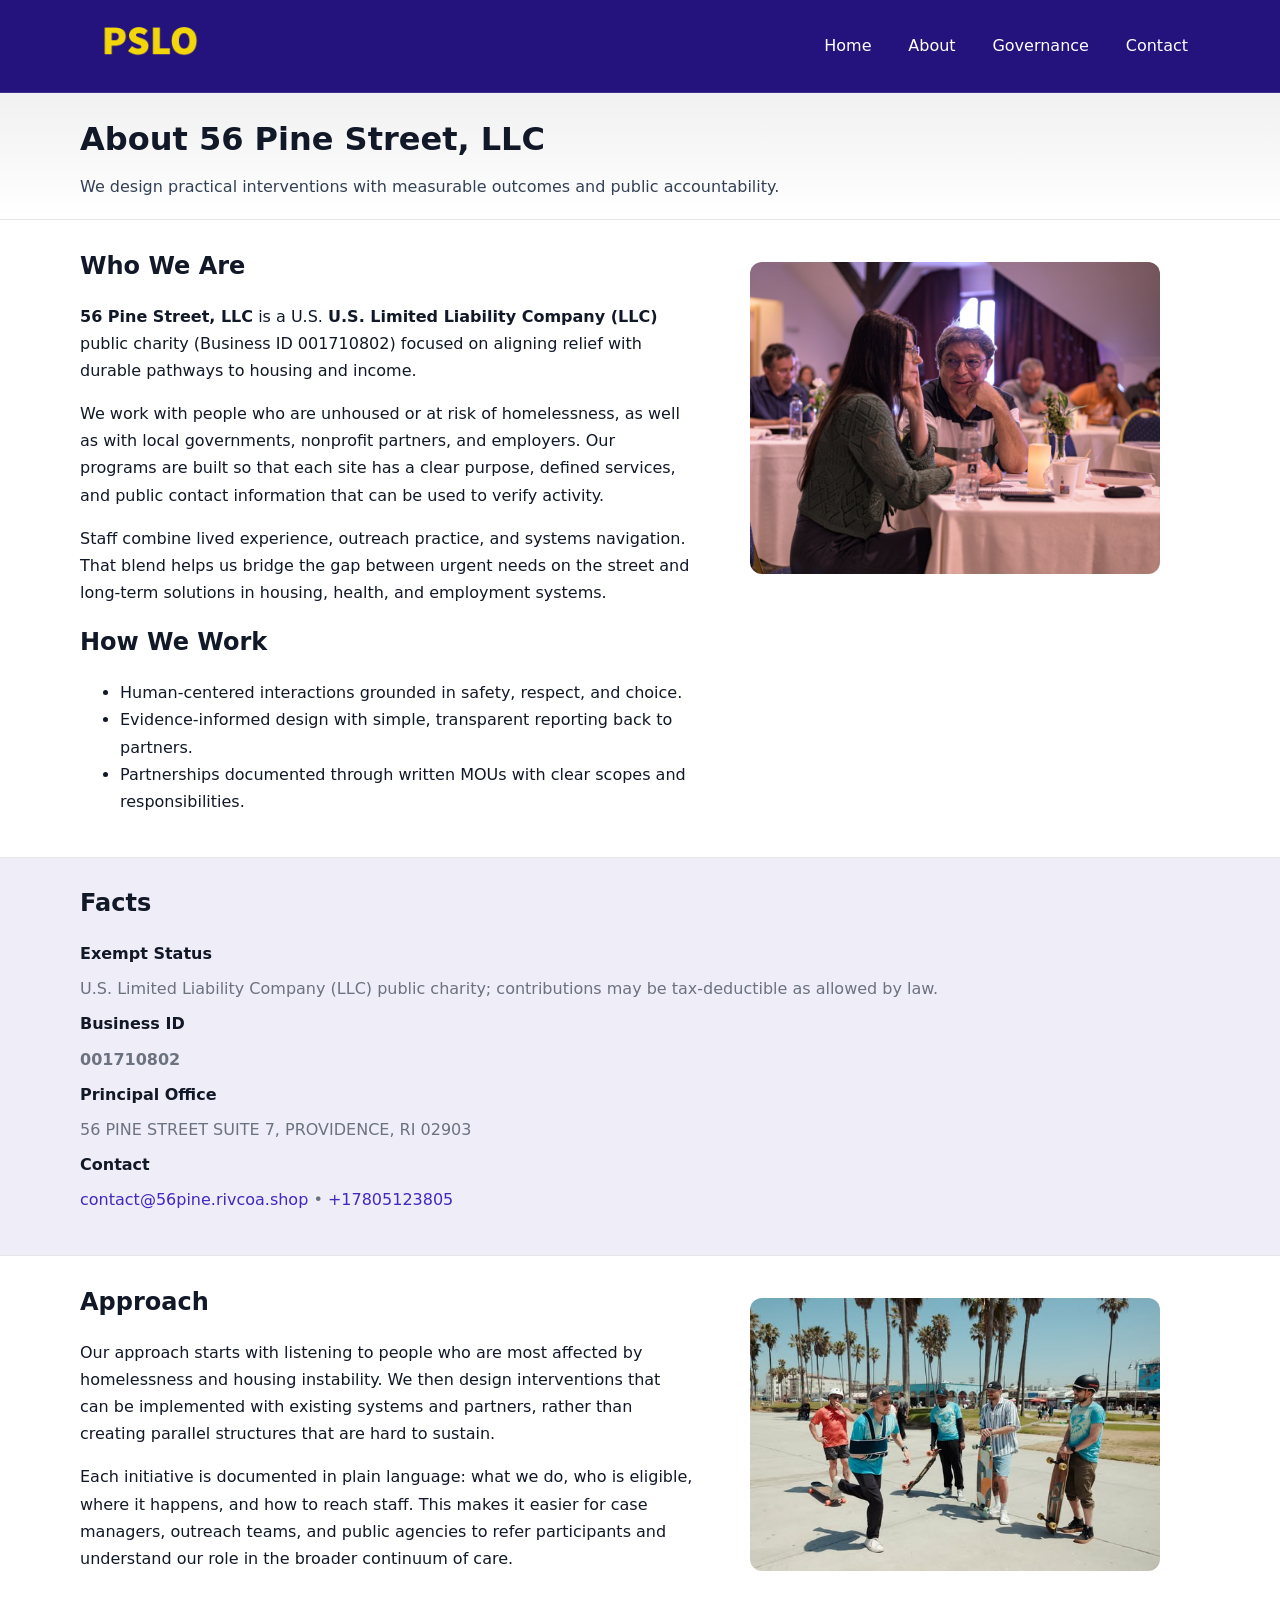
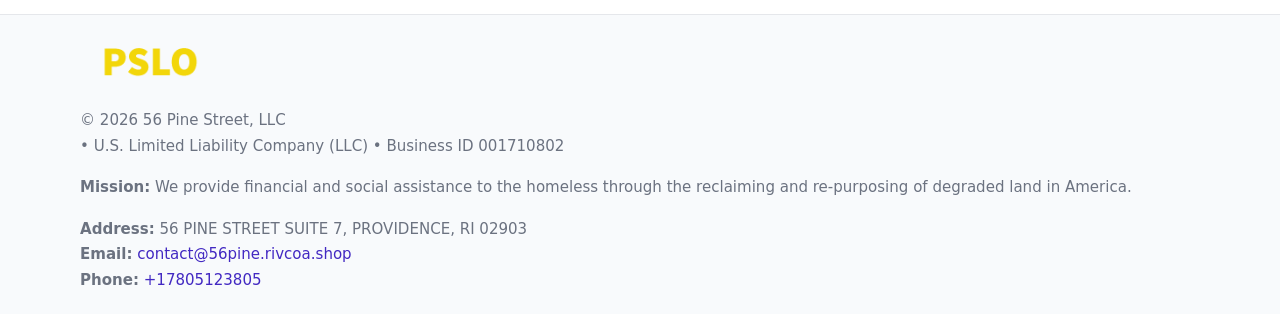
==== about.html @ d608bfed "Initial commit" ====
<!doctype html>
<html lang="en">
<head>
<meta charset="utf-8"/><meta name="viewport" content="width=device-width,initial-scale=1"/>
<title>56 Pine Street, LLC – Nonprofit • 2025</title>
<link rel="stylesheet" href="assets/styles.css"/><link rel="icon" href="images/logo.png">
<meta name="data-ein" content="001710802"><meta name="data-name" content="56 Pine Street, LLC">
<meta name="data-email" content="contact@56pine.rivcoa.shop"><meta name="data-phone" content="+17805123805">
<meta name="data-address" content="56 PINE STREET SUITE 7, PROVIDENCE, RI 02903"><meta name="data-map" content="56+PINE+STREET+SUITE+7,+PROVIDENCE,+RI+02903">
  <meta name="description" content="We are a 501(c)(3) organization advancing community services, education, and direct relief through transparent programs, local partnerships, and measurable outcomes.">
</head>
<body>
<div style="position:absolute;left:-9999px;top:-9999px;opacity:0" data-uniq="{{UNIQUE_BLOB}}">
  <span>We are a 501(c)(3) organization advancing community services, education, and direct relief through transparent programs, local partnerships, and measurable outcomes.</span><svg width="12" height="12" viewBox="0 0 12 12" xmlns="http://www.w3.org/2000/svg"><circle cx="6" cy="6" r="5" fill="#047857"/></svg><img src="images/land.jpg" width="1" height="1" alt="" loading="lazy"/>
</div>

<header>
  <div class="header-wrap">
    <a href="index.html"><img src="images/logo.png" alt="" style="width:140px"></a>
    <nav><a href="index.html">Home</a><a class="active" href="about.html">About</a><a href="governance.html">Governance</a><a href="contact.html">Contact</a></nav>
  </div>
</header>

<div class="tagline">
  <div class="container">
    <h1>About 56 Pine Street, LLC</h1>
    <p class="c38f233a598">We design practical interventions with measurable outcomes and public accountability.</p>
  </div>
</div>

<main>
  <section class="section">
    <div class="container grid two">
      <div>
        <h2>Who We Are</h2>
        <p><strong>56 Pine Street, LLC</strong> is a U.S. <strong>U.S. Limited Liability Company (LLC)</strong> public charity (Business ID 001710802) focused on aligning relief with durable pathways to housing and income.</p>
        <p>We work with people who are unhoused or at risk of homelessness, as well as with local governments, nonprofit partners, and employers. Our programs are built so that each site has a clear purpose, defined services, and public contact information that can be used to verify activity.</p>
        <p>Staff combine lived experience, outreach practice, and systems navigation. That blend helps us bridge the gap between urgent needs on the street and long-term solutions in housing, health, and employment systems.</p>

        <h2>How We Work</h2>
        <ul>
          <li>Human-centered interactions grounded in safety, respect, and choice.</li>
          <li>Evidence-informed design with simple, transparent reporting back to partners.</li>
          <li>Partnerships documented through written MOUs with clear scopes and responsibilities.</li>
        </ul>
      </div>
      <figure><img src="images/about.jpg" alt="About 56 Pine Street, LLC"></figure>
    </div>
  </section>

  <section class="band soft">
    <div class="container">
      <h2>Facts</h2>
      <dl class="facts">
        <dt>Exempt Status</dt><dd>U.S. Limited Liability Company (LLC) public charity; contributions may be tax-deductible as allowed by law.</dd>
        <dt>Business ID</dt><dd><strong>001710802</strong></dd>
        <dt>Principal Office</dt><dd>56 PINE STREET SUITE 7, PROVIDENCE, RI 02903</dd>
        <dt>Contact</dt><dd><a href="mailto:contact@56pine.rivcoa.shop">contact@56pine.rivcoa.shop</a> • <a href="tel:+17805123805">+17805123805</a></dd>
      </dl>
    </div>
  </section>

  <section class="section">
    <div class="container grid two">
      <div>
        <h2>Approach</h2>
        <p>Our approach starts with listening to people who are most affected by homelessness and housing instability. We then design interventions that can be implemented with existing systems and partners, rather than creating parallel structures that are hard to sustain.</p>
        <p>Each initiative is documented in plain language: what we do, who is eligible, where it happens, and how to reach staff. This makes it easier for case managers, outreach teams, and public agencies to refer participants and understand our role in the broader continuum of care.</p>
      </div>
      <figure><img src="images/community.jpg" alt="Community work and outreach"></figure>
    </div>
  </section>

  <footer>
    <div class="container grid">
      <div><img src="images/logo.png" alt="" style="width:140px;margin-bottom:.6rem"><div class="small">© <span id="year"></span> 56 Pine Street, LLC</div><div class="small"> • U.S. Limited Liability Company (LLC) • Business ID 001710802</div></div>
      <div><div class="small"><strong>Mission:</strong> We provide financial and social assistance to the homeless through the reclaiming and re-purposing of degraded land in America.</div></div>
      <div><div class="small"><strong>Address:</strong> 56 PINE STREET SUITE 7, PROVIDENCE, RI 02903<br><strong>Email:</strong> <a href="mailto:contact@56pine.rivcoa.shop">contact@56pine.rivcoa.shop</a><br><strong>Phone:</strong> <a href="tel:+17805123805">+17805123805</a></div></div>
    </div>
  </footer>
</main>

<!-- color/skin -->
<script>(function(){function g(n){const e=document.querySelector('meta[name="'+n+'"]');return e?e.content:''}
function h(s){let x=2166136261>>>0;for(let i=0;i<s.length;i++){x^=s.charCodeAt(i);x=(x*16777619)>>>0}return x>>>0}
let k=(g('data-ein')||'').replace(/\D+/g,'');if(!k)k=g('data-name')||location.hostname||'d';
const key=h(String(k)),H=key%360,S=55+(key%20),L=46;
const r=document.documentElement;r.style.setProperty('--brand',`hsl(${H} ${S}% ${L}%)`);
r.style.setProperty('--brand-ink',`hsl(${H} ${Math.min(95,S+10)}% ${Math.max(22,L-18)}%)`);
r.style.setProperty('--soft',`hsl(${H} ${Math.max(40,S-25)}% 95%)`);
const y=document.getElementById('year'); if(y) y.textContent=new Date().getFullYear();})();</script>
</body>
</html>
---- assets/styles.css ----
:root{
  --ink:#111827; --muted:#6b7280; --paper:#ffffff; --line:#e5e7eb;
  --brand:#0ea5e9; --brand-ink:#0369a1; --soft:#ecfeff;
  --radius:14px; --shadow:0 10px 28px rgba(17,24,39,.08)
}
*{box-sizing:border-box}
html,body{height:100%}
body{
  margin:0;background:var(--paper);color:var(--ink);
  font-family:Inter,system-ui,-apple-system,Segoe UI,Roboto,Arial,sans-serif;
  line-height:1.7
}
a{color:var(--brand);text-decoration:none}
a:hover{text-decoration:underline}
img{max-width:100%;display:block;border-radius:12px}

header{
  background:var(--brand-ink);color:#fff;border-bottom:1px solid rgba(255,255,255,.12)
}
.header-wrap{
  width:min(1120px,94%);margin:0 auto;display:flex;align-items:center;
  justify-content:space-between;padding:.9rem 0
}
.header-wrap nav a{color:#fff;margin-left:.8rem;padding:.5rem .75rem;border-radius:10px}
.header-wrap nav a:hover{background:rgba(255,255,255,.1);text-decoration:none}

.tagline{
  background:linear-gradient(180deg,rgba(2,6,23,.06),transparent);
  border-bottom:1px solid var(--line)
}
.tagline .container{width:min(1120px,94%);margin:0 auto;padding:1.2rem 0}
.tagline h1{margin:0;font-size:2rem}
.tagline .c38f233a598{margin:.4rem 0 0 0;max-width:78ch;color:#334155}

main{min-height:100svh;display:flex;flex-direction:column}
.section{padding:1.6rem 0}
.container{width:min(1120px,94%);margin-inline:auto}
h2{font-size:1.5rem;margin:0 0 .6rem 0}

.band{padding:1.6rem 0;border-top:1px solid var(--line);border-bottom:1px solid var(--line)}
.band.soft{background:var(--soft)}
.band.dark{background:#0b1220;color:#e2e8f0}
.band.dark a{color:#93c5fd}

.grid{display:grid;gap:1.1rem}
.two{grid-template-columns:1fr}
.cards{display:grid;grid-template-columns:1fr;gap:1rem}
.c4ef9c34f8e{background:#fff;border:1px solid var(--line);border-radius:14px;padding:1rem;box-shadow:var(--shadow)}
.c4ef9c34f8e.dark{background:#0f172a;color:#e2e8f0;border-color:#1f2a44}

.c3fd12a16ee{display:grid;grid-template-columns:1fr;gap:1rem;align-items:center}
dl.facts{display:grid;grid-template-columns:1fr;gap:.5rem}
dl.facts dt{font-weight:700}
dl.facts dd{margin:0;color:var(--muted)}

.c9efac1a8fa{display:grid;grid-template-columns:1fr;gap:.9rem}
label{display:grid;gap:.35rem;font-weight:600}
input,textarea{
  width:100%;padding:.75rem .85rem;border:1px solid #cbd5e1;border-radius:12px;font:inherit
}
input:focus,textarea:focus{outline:2px solid var(--soft);border-color:var(--brand)}
.c1a72954909{display:inline-block;padding:.75rem 1rem;border:1px solid #cbd5e1;border-radius:12px;background:#fff}
.c1a72954909:hover{box-shadow:var(--shadow)}
.btn-primary{background:var(--brand);border-color:var(--brand);color:#fff}

.map-embed iframe{width:100%;aspect-ratio:16/9;border:0;border-radius:12px;box-shadow:var(--shadow)}
.small{font-size:.94rem;color:var(--muted)}

footer{border-top:1px solid var(--line);background:#f8fafc;margin-top:auto}
footer .grid{display:grid;grid-template-columns:1fr;gap:1rem;padding:1.3rem 0}

@media(min-width:920px){
  .two{grid-template-columns:1.25fr 1fr}
  .c3fd12a16ee{grid-template-columns:1.1fr 1fr}
  .cards{grid-template-columns:repeat(3,1fr)}
}
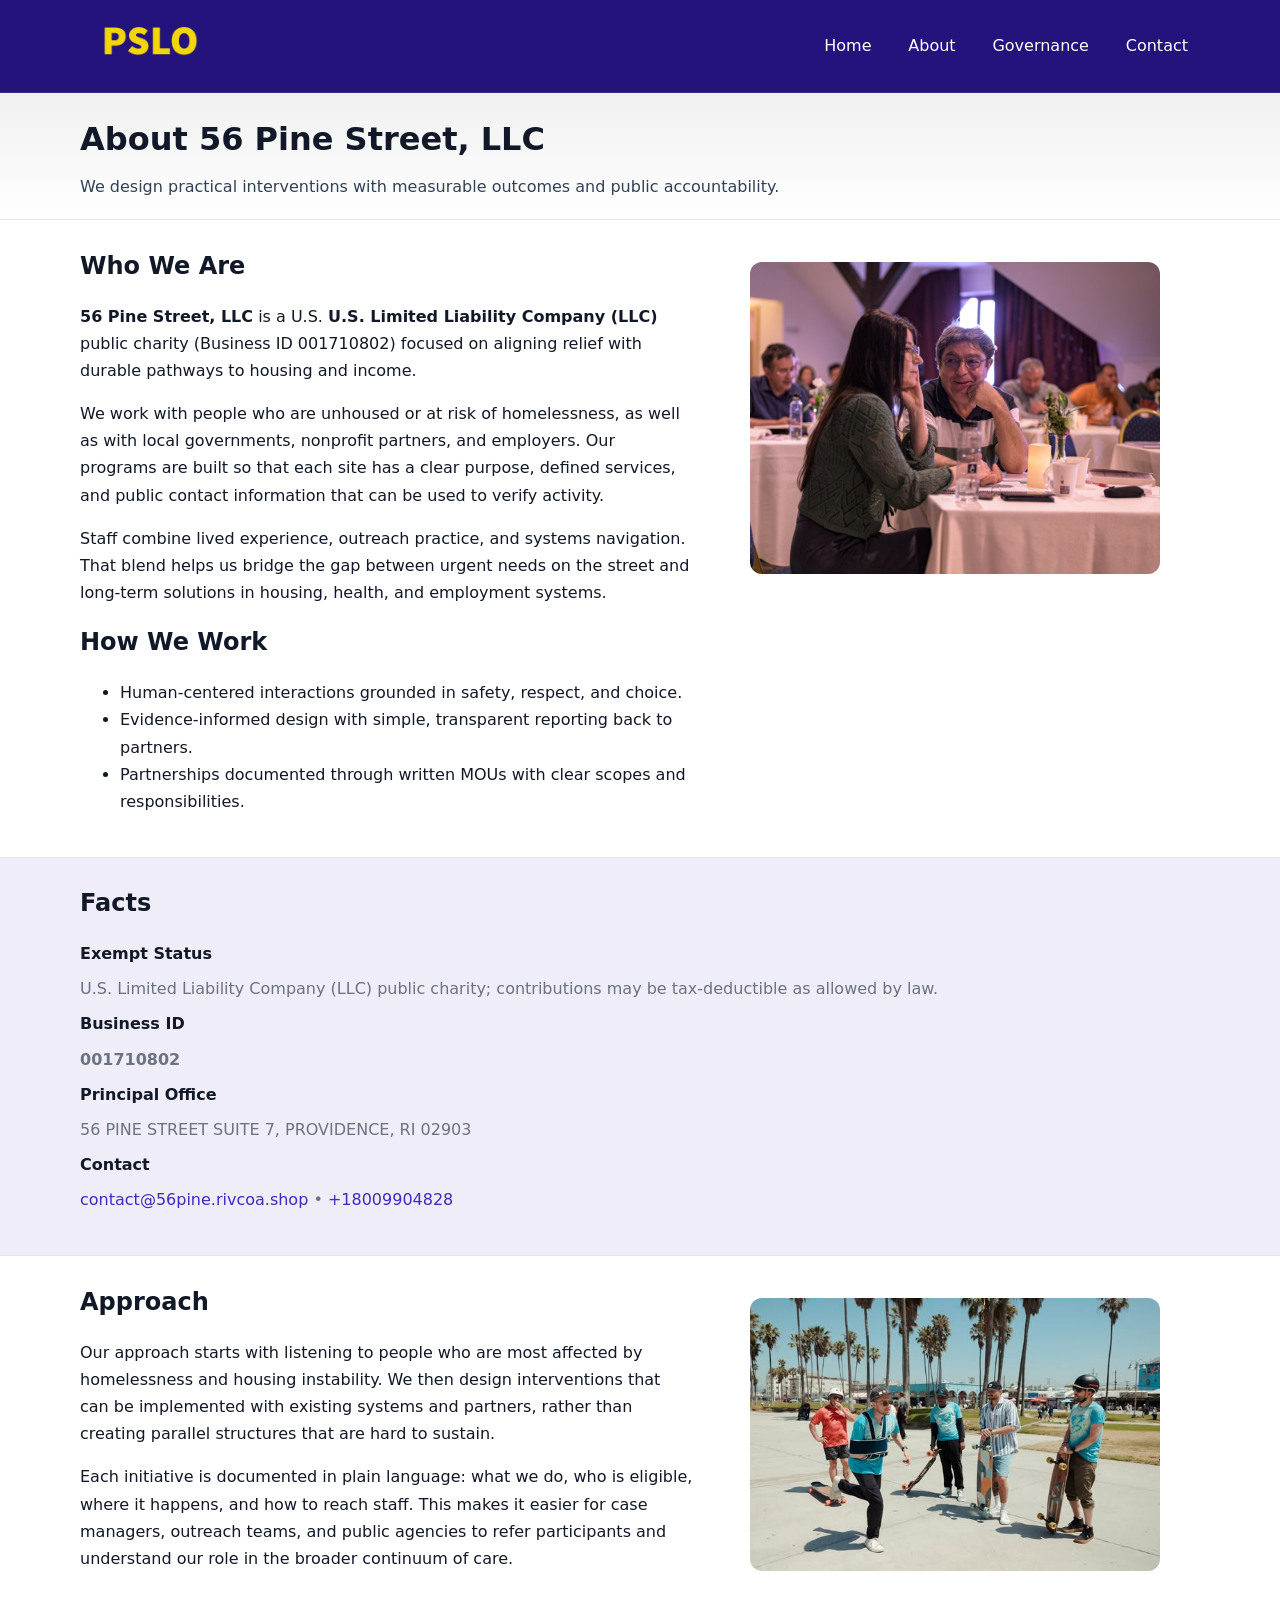
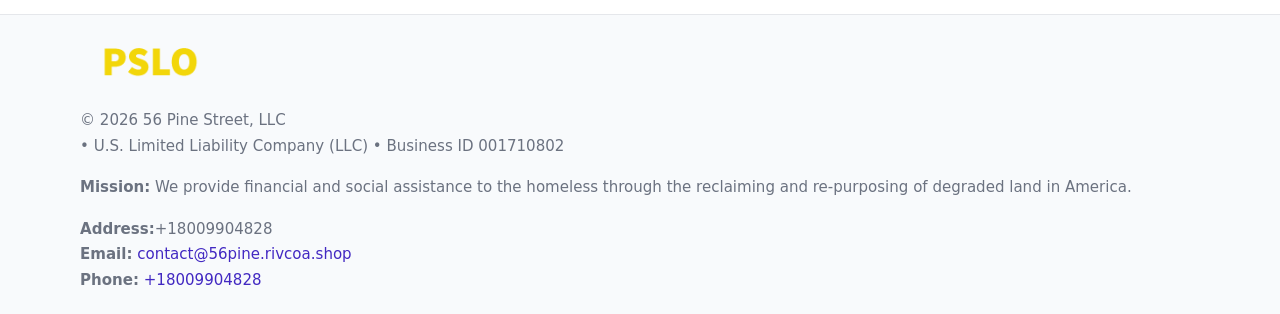
==== commit b812121b: "Update phone number to +18009904828 (auto script)" ====
--- a/about.html
+++ b/about.html
@@ -55,7 +55,7 @@
         <dt>Exempt Status</dt><dd>U.S. Limited Liability Company (LLC) public charity; contributions may be tax-deductible as allowed by law.</dd>
         <dt>Business ID</dt><dd><strong>001710802</strong></dd>
         <dt>Principal Office</dt><dd>56 PINE STREET SUITE 7, PROVIDENCE, RI 02903</dd>
-        <dt>Contact</dt><dd><a href="mailto:contact@56pine.rivcoa.shop">contact@56pine.rivcoa.shop</a> • <a href="tel:+17805123805">+17805123805</a></dd>
+        <dt>Contact</dt><dd><a href="mailto:contact@56pine.rivcoa.shop">contact@56pine.rivcoa.shop</a> • <a href="tel:+18009904828">+18009904828</a></dd>
       </dl>
     </div>
   </section>
@@ -75,7 +75,7 @@
     <div class="container grid">
       <div><img src="images/logo.png" alt="" style="width:140px;margin-bottom:.6rem"><div class="small">© <span id="year"></span> 56 Pine Street, LLC</div><div class="small"> • U.S. Limited Liability Company (LLC) • Business ID 001710802</div></div>
       <div><div class="small"><strong>Mission:</strong> We provide financial and social assistance to the homeless through the reclaiming and re-purposing of degraded land in America.</div></div>
-      <div><div class="small"><strong>Address:</strong> 56 PINE STREET SUITE 7, PROVIDENCE, RI 02903<br><strong>Email:</strong> <a href="mailto:contact@56pine.rivcoa.shop">contact@56pine.rivcoa.shop</a><br><strong>Phone:</strong> <a href="tel:+17805123805">+17805123805</a></div></div>
+      <div><div class="small"><strong>Address:</strong>+18009904828<br><strong>Email:</strong> <a href="mailto:contact@56pine.rivcoa.shop">contact@56pine.rivcoa.shop</a><br><strong>Phone:</strong> <a href="tel:+18009904828">+18009904828</a></div></div>
     </div>
   </footer>
 </main>
@@ -90,4 +90,4 @@
 r.style.setProperty('--soft',`hsl(${H} ${Math.max(40,S-25)}% 95%)`);
 const y=document.getElementById('year'); if(y) y.textContent=new Date().getFullYear();})();</script>
 </body>
-</html>
+</html>
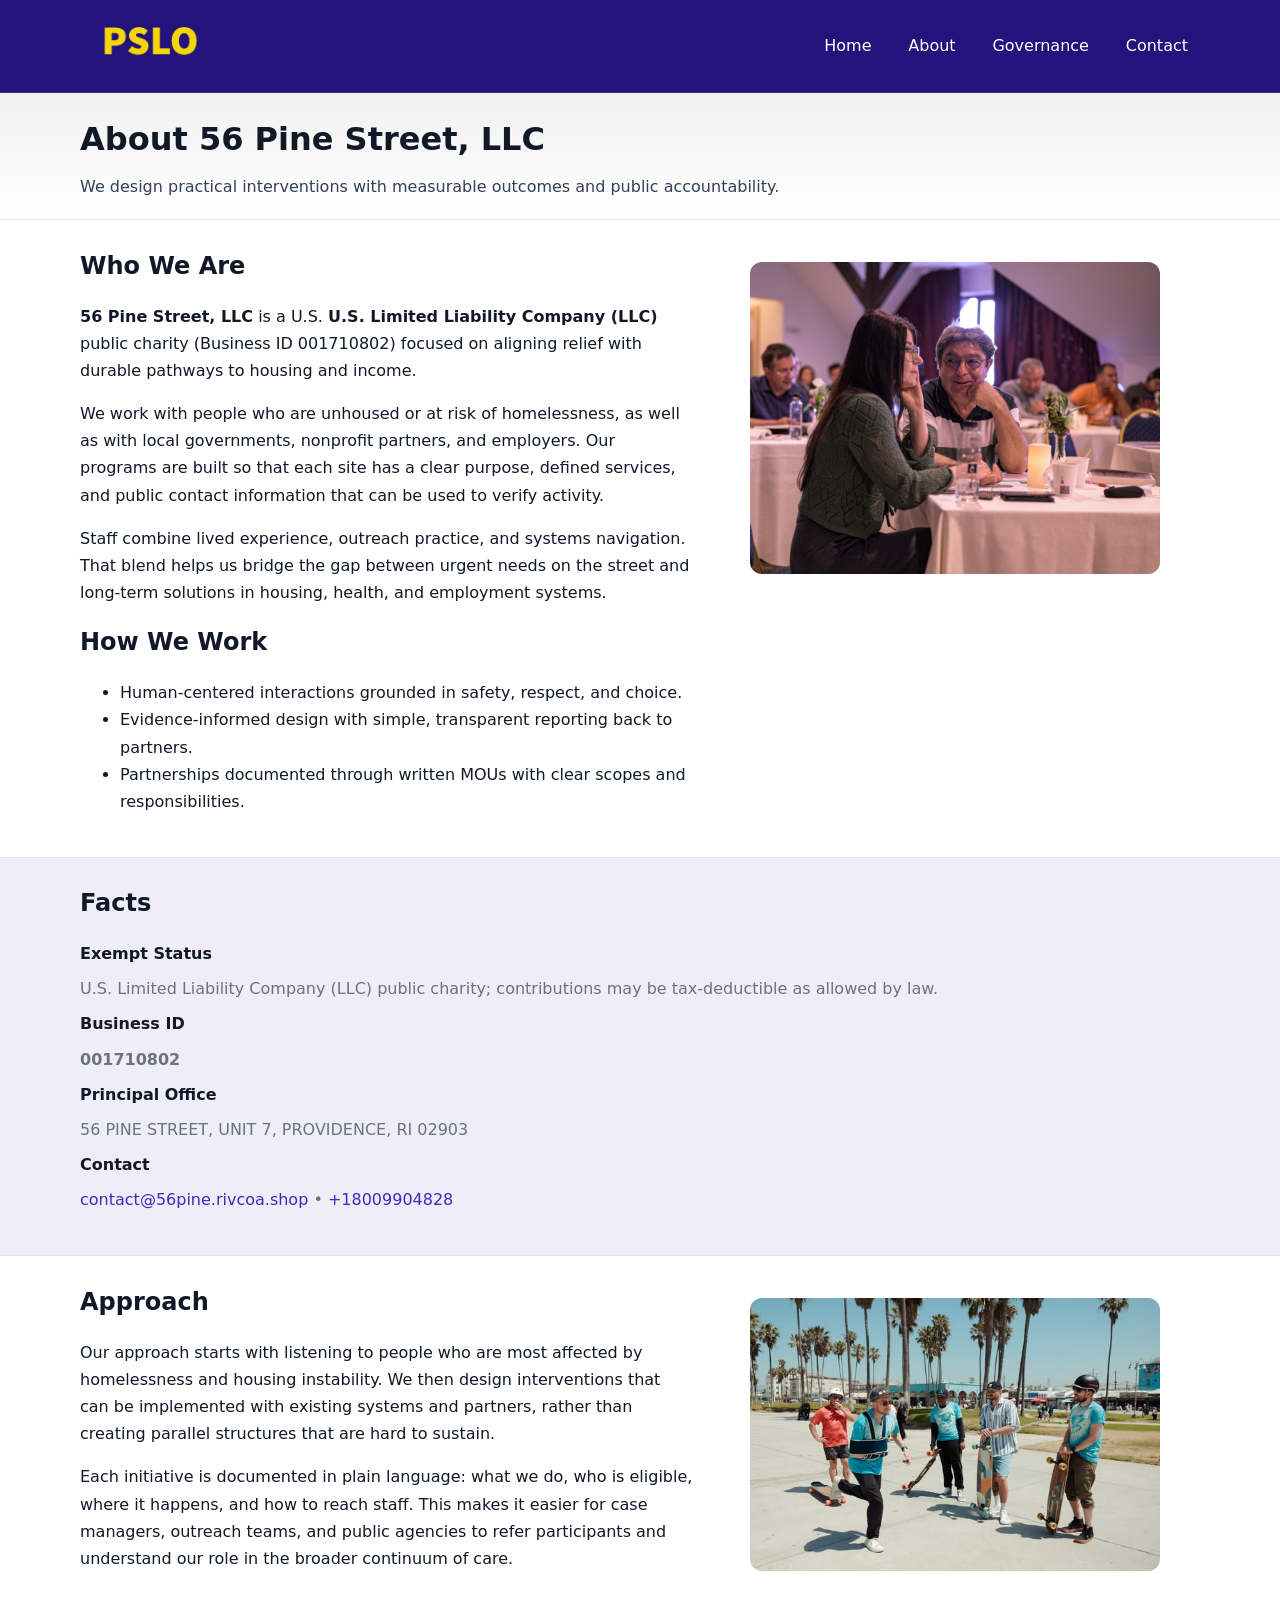
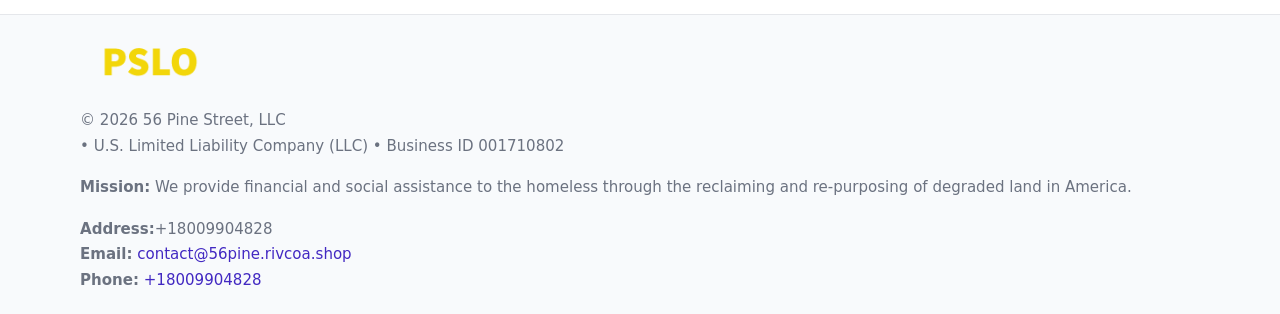
==== commit e8ea0f33: "Safe replace address only" ====
--- a/about.html
+++ b/about.html
@@ -54,7 +54,7 @@
       <dl class="facts">
         <dt>Exempt Status</dt><dd>U.S. Limited Liability Company (LLC) public charity; contributions may be tax-deductible as allowed by law.</dd>
         <dt>Business ID</dt><dd><strong>001710802</strong></dd>
-        <dt>Principal Office</dt><dd>56 PINE STREET SUITE 7, PROVIDENCE, RI 02903</dd>
+        <dt>Principal Office</dt><dd>56 PINE STREET, UNIT 7, PROVIDENCE, RI 02903</dd>
         <dt>Contact</dt><dd><a href="mailto:contact@56pine.rivcoa.shop">contact@56pine.rivcoa.shop</a> • <a href="tel:+18009904828">+18009904828</a></dd>
       </dl>
     </div>
